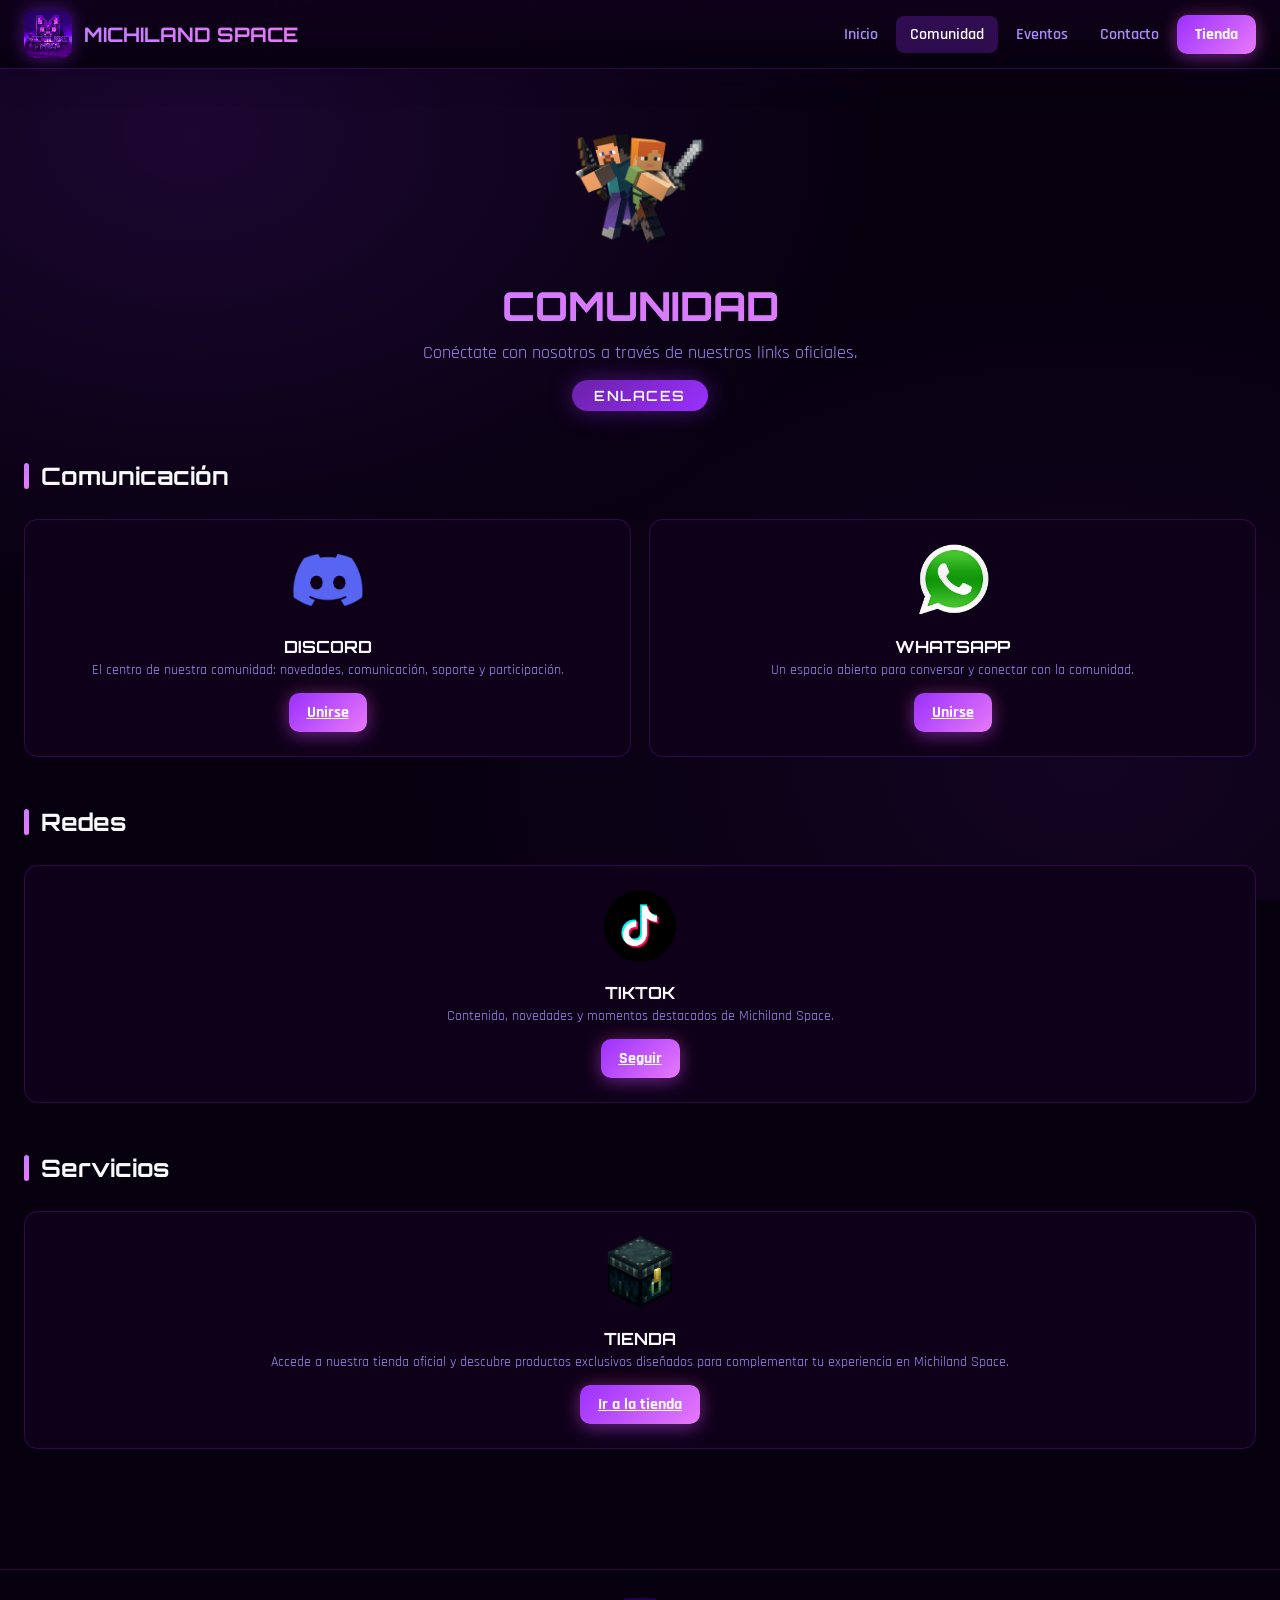
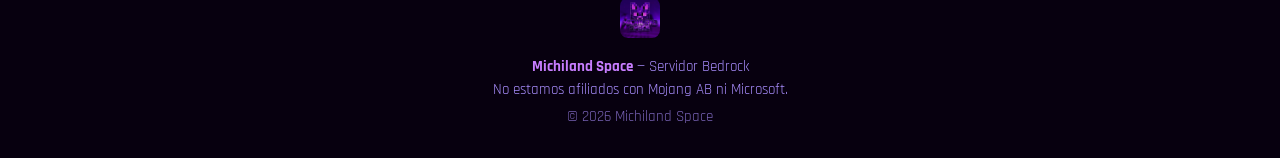
==== comunidad.html @ a3f1fd8f "Add files via upload" ====
<!DOCTYPE html>
<html lang="es">
<head>
    <meta charset="UTF-8">
    <meta name="viewport" content="width=device-width, initial-scale=1.0">
    <title>Comunidad | Michiland Space</title>
    <link href="https://fonts.googleapis.com/css2?family=Orbitron:wght@400;600;700;800&family=Rajdhani:wght@400;500;600;700&display=swap" rel="stylesheet">
    <link rel="stylesheet" href="css/style.css">
</head>
<body>
    <div class="particles"></div>
    <header>
        <div class="header-container">
            <a href="index.html" class="logo-area">
                <img src="logo.png" alt="Michiland Space">
                <span class="logo-text">MICHILAND SPACE</span>
            </a>
            <nav class="nav-links">
                <a href="index.html">Inicio</a>
                <a href="comunidad.html" class="active">Comunidad</a>
                <a href="eventos.html">Eventos</a>
                <a href="contacto.html">Contacto</a>
                <a href="https://tienda.michiland.space" class="tienda-btn" target="_blank" rel="noopener">Tienda</a>
            </nav>
        </div>
    </header>

    <section class="hero">
        <img src="images/icons/comunidadpage.png" alt="Logo" class="hero-logo-float">
        <h1>COMUNIDAD</h1>
        <p>Conéctate con nosotros a través de nuestros links oficiales.</p>
        <div class="category-badge">ENLACES</div>
    </section>
    <div class="container">
        <h2 class="section-title">Comunicación</h2>
        <div class="categories-grid">
            <div class="category-card">
                <img src="images/icons/discord.png" alt="Discord">
                <h3>DISCORD</h3>
                <p>El centro de nuestra comunidad: novedades, comunicación, soporte y participación.</p>
                <a href="https://discord.gg/nA57fZqA35" class="tienda-btn" style="margin-top:14px;display:inline-block;" target="_blank" rel="noopener">Unirse</a>
            </div>
            <div class="category-card">
                <img src="images/icons/whatsapp.png" alt="WhatsApp">
                <h3>WHATSAPP</h3>
                <p>Un espacio abierto para conversar y conectar con la comunidad.</p>
                <a href="https://whatsapp.michiland.space" class="tienda-btn" style="margin-top:14px;display:inline-block;" target="_blank" rel="noopener">Unirse</a>
            </div>
        </div>

        <h2 class="section-title" style="margin-top:48px;">Redes</h2>
        <div class="categories-grid">
            <div class="category-card">
                <img src="images/icons/tiktok.png" alt="TikTok">
                <h3>TIKTOK</h3>
                <p>Contenido, novedades y momentos destacados de Michiland Space.</p>
                <a href="https://tiktok.michiland.space" class="tienda-btn" style="margin-top:14px;display:inline-block;" target="_blank" rel="noopener">Seguir</a>
            </div>
        </div>

        <h2 class="section-title" style="margin-top:48px;">Servicios</h2>
        <div class="categories-grid">
            <div class="category-card">
                <img src="images/icons/icon_tienda_cat.png" alt="Tienda">
                <h3>TIENDA</h3>
                <p>Accede a nuestra tienda oficial y descubre productos exclusivos diseñados para complementar tu experiencia en Michiland Space.</p>
                <a href="https://tienda.michiland.space" class="tienda-btn" style="margin-top:14px;display:inline-block;" target="_blank" rel="noopener">Ir a la tienda</a>
            </div>
        </div>
    </div>
    <footer>
        <img src="logo.png" alt="Logo" class="logo-small">
        <p><strong>Michiland Space</strong> — Servidor Bedrock</p>
        <p>No estamos afiliados con Mojang AB ni Microsoft.</p>
        <p style="margin-top: 8px; opacity: 0.7;">© 2026 Michiland Space</p>
    </footer>
    <script src="js/main.js"></script>
</body>
</html>
---- css/style.css ----
/* ========================================
   MICHILAND SPACE - WEB
======================================== */
:root {
    --bg-dark: #07000f;
    --bg-card: #0f001a;
    --bg-card-hover: #180028;
    --purple-main: #9b30ff;
    --purple-light: #c77dff;
    --purple-glow: #d946ef;
    --purple-dark: #6b21a8;
    --text-white: #f8fafc;
    --text-muted: #a78bfa;
    --accent: #e879f9;
    --success: #34d399;
    --border: rgba(155, 48, 255, 0.22);
}

* { margin: 0; padding: 0; box-sizing: border-box; }
html { scroll-behavior: smooth; }

body {
    font-family: 'Rajdhani', sans-serif;
    background: var(--bg-dark);
    color: var(--text-white);
    min-height: 100vh;
    background-image:
        radial-gradient(ellipse at 15% 15%, rgba(155, 48, 255, 0.14) 0%, transparent 45%),
        radial-gradient(ellipse at 85% 85%, rgba(107, 33, 168, 0.12) 0%, transparent 45%);
    background-attachment: fixed;
    overflow-x: hidden;
}

.particles { position: fixed; top: 0; left: 0; width: 100%; height: 100%; pointer-events: none; z-index: 0; overflow: hidden; }
.particle { position: absolute; width: 3px; height: 3px; background: var(--purple-light); border-radius: 50%; opacity: 0.4; animation: float-particle 12s infinite linear; }
@keyframes float-particle {
    0% { transform: translateY(100vh) scale(0); opacity: 0; }
    10% { opacity: 0.5; }
    90% { opacity: 0.5; }
    100% { transform: translateY(-10vh) scale(1); opacity: 0; }
}

/* HEADER */
header {
    background: linear-gradient(180deg, rgba(15,0,26,0.97) 0%, rgba(7,0,15,0.92) 100%);
    border-bottom: 1px solid var(--border);
    padding: 10px 0;
    position: sticky; top: 0; z-index: 1000;
    backdrop-filter: blur(16px);
}
.header-container {
    max-width: 1400px; margin: 0 auto; padding: 0 24px;
    display: flex; align-items: center; justify-content: space-between; gap: 16px;
}
.logo-area { display: flex; align-items: center; gap: 12px; text-decoration: none; }
.logo-area img { width: 48px; height: 48px; border-radius: 10px; box-shadow: 0 0 18px rgba(155,48,255,0.45); }
.logo-text {
    font-family: 'Orbitron', sans-serif; font-weight: 700; font-size: 1.25rem;
    background: linear-gradient(90deg, var(--purple-light), var(--accent));
    -webkit-background-clip: text; -webkit-text-fill-color: transparent; background-clip: text;
}
.nav-links { display: flex; gap: 4px; align-items: center; flex-wrap: wrap; }
.nav-links a {
    color: var(--text-muted); text-decoration: none; font-weight: 600; font-size: 1.02rem;
    padding: 8px 14px; border-radius: 8px; transition: all 0.25s ease;
}
.nav-links a:hover { color: var(--text-white); background: rgba(155,48,255,0.18); }
.nav-links a.active { color: var(--text-white); background: rgba(155,48,255,0.25); }
.discord-btn,
.tienda-btn {
    background: linear-gradient(135deg, #9b30ff, #e879f9, #f97316) !important;
    background-size: 200% 200% !important;
    color: white !important; padding: 9px 18px !important; border-radius: 10px !important;
    font-weight: 700 !important;
    box-shadow: 0 4px 18px rgba(155,48,255,0.45), 0 0 20px rgba(249,115,22,0.2);
    animation: tienda-glow 3s ease-in-out infinite;
}
.discord-btn:hover,
.tienda-btn:hover {
    transform: translateY(-2px) !important;
    background: linear-gradient(135deg, #e879f9, #f97316, #9b30ff) !important;
    background-size: 200% 200% !important;
    box-shadow: 0 6px 24px rgba(232,121,249,0.55), 0 0 28px rgba(249,115,22,0.35) !important;
}
@keyframes tienda-glow {
    0%, 100% { box-shadow: 0 4px 18px rgba(155,48,255,0.45), 0 0 16px rgba(249,115,22,0.15); }
    50% { box-shadow: 0 4px 22px rgba(232,121,249,0.55), 0 0 24px rgba(249,115,22,0.3); }
}

/* HERO */
.hero { text-align: center; padding: 50px 24px 40px; position: relative; z-index: 1; }
.hero-logo {
    width: 120px; height: 120px; margin: 0 auto 16px; border-radius: 20px;
    box-shadow: 0 0 40px rgba(155,48,255,0.5); animation: float 4.5s ease-in-out infinite;
}
/* Sin marco: solo la imagen flotando (Comunidad, Contacto, Eventos) */
.hero-logo-float {
    width: 140px; height: 140px; margin: 0 auto 16px;
    border-radius: 0 !important;
    box-shadow: none !important;
    background: transparent !important;
    object-fit: contain;
    animation: float 4.5s ease-in-out infinite;
}
@keyframes float {
    0%, 100% { transform: translateY(0); }
    50% { transform: translateY(-12px); }
}
.hero h1 {
    font-family: 'Orbitron', sans-serif; font-size: 2.5rem; font-weight: 800;
    background: linear-gradient(90deg, #c77dff, #e879f9, #a855f7, #c77dff);
    background-size: 300% auto; -webkit-background-clip: text; -webkit-text-fill-color: transparent;
    background-clip: text; animation: shine 4s linear infinite; margin-bottom: 10px;
}
@keyframes shine { to { background-position: 300% center; } }
.hero p { font-size: 1.15rem; color: var(--text-muted); max-width: 560px; margin: 0 auto; }
.category-badge {
    display: inline-block; margin-top: 16px;
    background: linear-gradient(135deg, var(--purple-dark), var(--purple-main));
    padding: 7px 22px; border-radius: 50px; font-family: 'Orbitron', sans-serif;
    font-size: 0.88rem; font-weight: 600; letter-spacing: 1.5px;
    box-shadow: 0 0 25px rgba(155,48,255,0.4);
}

/* CONTAINER */
.container { max-width: 1400px; margin: 0 auto; padding: 10px 24px 70px; position: relative; z-index: 1; }
.section-title {
    font-family: 'Orbitron', sans-serif; font-size: 1.5rem; font-weight: 700;
    margin-bottom: 28px; display: flex; align-items: center; gap: 12px;
}
.section-title::before {
    content: ''; width: 5px; height: 26px;
    background: linear-gradient(180deg, var(--purple-light), var(--accent));
    border-radius: 4px;
}

/* PRODUCTS GRID - FIXED */
.products-grid {
    display: grid;
    grid-template-columns: repeat(auto-fill, minmax(260px, 1fr));
    gap: 22px;
    width: 100%;
}

.product-card {
    background: var(--bg-card);
    border: 1px solid var(--border);
    border-radius: 16px;
    overflow: hidden;
    transition: all 0.3s ease;
    display: flex;
    flex-direction: column;
    text-decoration: none;
    color: inherit;
}
.product-card:hover {
    transform: translateY(-8px);
    border-color: var(--purple-main);
    box-shadow: 0 14px 40px rgba(155,48,255,0.25);
    background: var(--bg-card-hover);
}

.product-image {
    width: 100%; height: 180px;
    background: linear-gradient(145deg, #140022, #2a0050);
    display: flex; align-items: center; justify-content: center;
    position: relative;
}
.product-image img {
    width: 110px; height: 110px; object-fit: contain;
    filter: drop-shadow(0 0 16px rgba(155,48,255,0.6));
    transition: transform 0.3s ease;
}
.product-card:hover .product-image img { transform: scale(1.1); }

.discount-badge {
    position: absolute; top: 12px; right: 12px;
    background: linear-gradient(135deg, #ef4444, #dc2626);
    color: white; font-weight: 700; font-size: 0.8rem;
    padding: 4px 10px; border-radius: 7px;
    font-family: 'Orbitron', sans-serif; z-index: 2;
}

.product-info { padding: 16px 18px 18px; flex: 1; display: flex; flex-direction: column; }
.product-name {
    font-family: 'Orbitron', sans-serif; font-size: 1.05rem; font-weight: 700;
    margin-bottom: 5px; color: var(--text-white);
}
.product-desc {
    font-size: 0.9rem; color: var(--text-muted); margin-bottom: 14px;
    line-height: 1.4; flex: 1;
}
.price-row { display: flex; align-items: center; justify-content: space-between; gap: 10px; }
.prices { display: flex; flex-direction: column; }
.old-price { font-size: 0.85rem; color: #94a3b8; text-decoration: line-through; }
.current-price {
    font-family: 'Orbitron', sans-serif; font-size: 1.25rem; font-weight: 700; color: var(--success);
}
.buy-btn {
    background: linear-gradient(135deg, var(--purple-main), var(--purple-dark));
    color: white; border: none; padding: 10px 16px; border-radius: 9px;
    font-family: 'Rajdhani', sans-serif; font-weight: 700; font-size: 0.95rem;
    cursor: pointer; text-decoration: none; display: inline-block;
    box-shadow: 0 4px 14px rgba(155,48,255,0.35); transition: all 0.25s ease;
}
.buy-btn:hover {
    transform: scale(1.05);
    box-shadow: 0 6px 20px rgba(155,48,255,0.5);
}

/* CATEGORIES HOME */
.categories-grid {
    display: grid; grid-template-columns: repeat(auto-fit, minmax(200px, 1fr)); gap: 18px; margin-bottom: 50px;
}
.category-card {
    background: var(--bg-card); border: 1px solid var(--border); border-radius: 14px;
    padding: 24px 16px; text-align: center; text-decoration: none; color: var(--text-white);
    transition: all 0.3s ease;
}
.category-card:hover {
    transform: translateY(-6px); border-color: var(--purple-main);
    box-shadow: 0 12px 30px rgba(155,48,255,0.22);
}
.category-card img { width: 72px; height: 72px; margin-bottom: 14px; object-fit: contain; background: transparent; border-radius: 8px; }
.category-card h3 { font-family: 'Orbitron', sans-serif; font-size: 1.05rem; margin-bottom: 4px; }
.category-card p { font-size: 0.88rem; color: var(--text-muted); }

/* INFO BOXES */
.info-section { display: grid; grid-template-columns: repeat(auto-fit, minmax(280px, 1fr)); gap: 20px; margin-top: 50px; }
.info-box { background: var(--bg-card); border: 1px solid var(--border); border-radius: 14px; padding: 24px; }
.info-box h3 { font-family: 'Orbitron', sans-serif; font-size: 1.1rem; margin-bottom: 10px; color: var(--purple-light); }
.info-box p { color: var(--text-muted); line-height: 1.55; font-size: 1rem; }
.info-box a { color: var(--accent); text-decoration: none; font-weight: 600; }

/* PRODUCT DETAIL */
.product-detail { max-width: 1100px; margin: 0 auto; padding: 36px 24px 70px; position: relative; z-index: 1; }
.back-link { display: inline-flex; align-items: center; gap: 6px; color: var(--text-muted); text-decoration: none; font-weight: 600; margin-bottom: 22px; }
.back-link:hover { color: var(--purple-light); }
.product-detail-grid { display: grid; grid-template-columns: 1fr 1fr; gap: 36px; align-items: start; }
.product-gallery {
    background: var(--bg-card); border: 1px solid var(--border); border-radius: 18px;
    padding: 28px; text-align: center; position: relative;
}
.product-gallery .main-image {
    width: 200px; height: 200px; object-fit: contain;
    filter: drop-shadow(0 0 28px rgba(155,48,255,0.55));
    animation: float 4s ease-in-out infinite;
}
.gallery-thumbs { display: flex; justify-content: center; gap: 10px; margin-top: 20px; }
.gallery-thumbs img {
    width: 56px; height: 56px; object-fit: contain;
    background: rgba(155,48,255,0.1); border: 1px solid var(--border);
    border-radius: 8px; padding: 5px; cursor: pointer;
}
.product-detail-info h1 {
    font-family: 'Orbitron', sans-serif; font-size: 1.85rem; font-weight: 800; margin-bottom: 6px;
    background: linear-gradient(90deg, var(--purple-light), var(--accent));
    -webkit-background-clip: text; -webkit-text-fill-color: transparent; background-clip: text;
}
.category-tag {
    display: inline-block; background: rgba(155,48,255,0.2); color: var(--purple-light);
    font-size: 0.82rem; font-weight: 600; padding: 4px 12px; border-radius: 50px; margin-bottom: 14px;
}
.price-block { margin: 16px 0; display: flex; align-items: baseline; gap: 12px; flex-wrap: wrap; }
.price-block .old-price { font-size: 1.15rem; color: #94a3b8; text-decoration: line-through; }
.price-block .current-price {
    font-family: 'Orbitron', sans-serif; font-size: 2rem; font-weight: 800; color: var(--success);
}
.discount-tag {
    background: linear-gradient(135deg, #ef4444, #dc2626); color: white;
    font-family: 'Orbitron', sans-serif; font-size: 0.82rem; font-weight: 700;
    padding: 4px 10px; border-radius: 7px;
}
.description { color: var(--text-muted); font-size: 1.05rem; line-height: 1.65; margin-bottom: 20px; }
.product-features { list-style: none; margin-bottom: 26px; }
.product-features li {
    padding: 9px 0; border-bottom: 1px solid rgba(155,48,255,0.1);
    color: var(--text-muted); font-size: 1rem; display: flex; align-items: center; gap: 8px;
}
.product-features li::before { content: '✦'; color: var(--accent); }
.product-features li:last-child { border-bottom: none; }

/* DISCORD BUTTON */
.btn-discord {
    display: inline-flex; align-items: center; justify-content: center; gap: 10px;
    background: linear-gradient(135deg, #5865F2, #4752C4); color: white !important;
    text-decoration: none; font-family: 'Orbitron', sans-serif; font-weight: 700; font-size: 1rem;
    padding: 15px 28px; border-radius: 12px; position: relative; overflow: hidden;
    box-shadow: 0 0 25px rgba(88,101,242,0.45); transition: all 0.3s ease;
    width: 100%; max-width: 340px;
}
.btn-discord::before {
    content: ''; position: absolute; top: -50%; left: -50%; width: 200%; height: 200%;
    background: linear-gradient(45deg, transparent 30%, rgba(255,255,255,0.22) 50%, transparent 70%);
    transform: translateX(-100%); transition: transform 0.65s ease;
}
.btn-discord:hover::before { transform: translateX(100%); }
.btn-discord:hover {
    transform: translateY(-3px) scale(1.02);
    box-shadow: 0 0 40px rgba(88,101,242,0.65);
}
.btn-discord svg { width: 22px; height: 22px; }

.payment-methods {
    margin-top: 24px; background: rgba(155,48,255,0.07);
    border: 1px solid var(--border); border-radius: 12px; padding: 16px 20px;
}
.payment-methods h4 { font-family: 'Orbitron', sans-serif; font-size: 0.9rem; color: var(--purple-light); margin-bottom: 8px; }
.payment-methods p { color: var(--text-muted); font-size: 0.95rem; line-height: 1.5; }
.payment-methods strong { color: var(--text-white); }

/* FOOTER */
footer {
    border-top: 1px solid var(--border); padding: 28px 24px; text-align: center;
    color: var(--text-muted); font-size: 0.92rem; position: relative; z-index: 1;
}
footer .logo-small { width: 40px; height: 40px; margin-bottom: 10px; border-radius: 8px; opacity: 0.85; }
footer p { margin: 4px 0; }
footer strong { color: var(--purple-light); }

/* RESPONSIVE */
@media (max-width: 800px) {
    .product-detail-grid { grid-template-columns: 1fr; }
    .hero h1 { font-size: 1.8rem; }
    .header-container { flex-wrap: wrap; justify-content: center; }
    .nav-links { width: 100%; justify-content: center; }
}
@media (max-width: 600px) {
    .products-grid { grid-template-columns: 1fr; max-width: 360px; margin: 0 auto; }
}

::-webkit-scrollbar { width: 8px; }
::-webkit-scrollbar-track { background: var(--bg-dark); }
::-webkit-scrollbar-thumb { background: var(--purple-dark); border-radius: 4px; }

/* ===== MODAL CONTENIDO DEL PRODUCTO ===== */
.btn-contenido {
    display: inline-flex;
    align-items: center;
    justify-content: center;
    gap: 10px;
    width: 100%;
    max-width: 340px;
    margin-top: 14px;
    padding: 14px 24px;
    border-radius: 12px;
    border: 1px solid var(--border);
    background: rgba(155, 48, 255, 0.12);
    color: var(--purple-light);
    font-family: 'Orbitron', sans-serif;
    font-weight: 600;
    font-size: 0.95rem;
    cursor: pointer;
    transition: all 0.3s ease;
    text-decoration: none;
}
.btn-contenido:hover {
    background: rgba(155, 48, 255, 0.25);
    border-color: var(--purple-main);
    box-shadow: 0 0 20px rgba(155, 48, 255, 0.3);
    transform: translateY(-2px);
}

.modal-overlay {
    position: fixed;
    inset: 0;
    background: rgba(0, 0, 0, 0.75);
    backdrop-filter: blur(8px);
    z-index: 9999;
    display: flex;
    align-items: center;
    justify-content: center;
    padding: 20px;
    opacity: 0;
    visibility: hidden;
    transition: opacity 0.3s ease, visibility 0.3s ease;
}
.modal-overlay.active {
    opacity: 1;
    visibility: visible;
}

.modal-box {
    background: var(--bg-card);
    border: 1px solid var(--border);
    border-radius: 20px;
    width: 100%;
    max-width: 520px;
    max-height: 85vh;
    display: flex;
    flex-direction: column;
    box-shadow: 0 20px 60px rgba(0, 0, 0, 0.5), 0 0 40px rgba(155, 48, 255, 0.2);
    transform: scale(0.9) translateY(20px);
    transition: transform 0.3s ease;
    overflow: hidden;
}
.modal-overlay.active .modal-box {
    transform: scale(1) translateY(0);
}

.modal-header {
    display: flex;
    align-items: center;
    justify-content: space-between;
    padding: 18px 22px;
    border-bottom: 1px solid var(--border);
    flex-shrink: 0;
}
.modal-header h3 {
    font-family: 'Orbitron', sans-serif;
    font-size: 1.1rem;
    color: var(--purple-light);
    margin: 0;
}
.modal-close {
    width: 36px;
    height: 36px;
    border-radius: 50%;
    border: 1px solid var(--border);
    background: rgba(155, 48, 255, 0.1);
    color: var(--text-white);
    font-size: 1.3rem;
    cursor: pointer;
    display: flex;
    align-items: center;
    justify-content: center;
    transition: all 0.25s ease;
    line-height: 1;
}
.modal-close:hover {
    background: #ef4444;
    border-color: #ef4444;
    transform: rotate(90deg);
}

.modal-body {
    padding: 20px;
    overflow-y: auto;
    flex: 1;
    display: flex;
    flex-direction: column;
    gap: 16px;
}
.modal-body img {
    width: 100%;
    border-radius: 14px;
    border: 1px solid var(--border);
    background: linear-gradient(145deg, #140022, #2a0050);
    object-fit: contain;
    max-height: 320px;
}
.modal-body::-webkit-scrollbar { width: 6px; }
.modal-body::-webkit-scrollbar-thumb {
    background: var(--purple-dark);
    border-radius: 4px;
}

/* Hide old gallery thumbs on detail - we use modal instead */
.product-gallery .gallery-thumbs,
.product-gallery .gallery-label {
    display: none !important;
}
.product-gallery {
    padding: 30px 20px;
}

/* ===== EFECTOS ÉPICOS RGB / ESPACIALES ===== */
@keyframes rgb-border {
    0% { border-color: #9b30ff; box-shadow: 0 0 12px rgba(155,48,255,0.4), 0 0 24px rgba(155,48,255,0.15); }
    33% { border-color: #e879f9; box-shadow: 0 0 16px rgba(232,121,249,0.45), 0 0 28px rgba(232,121,249,0.2); }
    66% { border-color: #6366f1; box-shadow: 0 0 14px rgba(99,102,241,0.4), 0 0 26px rgba(99,102,241,0.18); }
    100% { border-color: #9b30ff; box-shadow: 0 0 12px rgba(155,48,255,0.4), 0 0 24px rgba(155,48,255,0.15); }
}
@keyframes rgb-glow-btn {
    0%, 100% { box-shadow: 0 0 20px rgba(155,48,255,0.5), 0 4px 15px rgba(155,48,255,0.3); }
    50% { box-shadow: 0 0 32px rgba(232,121,249,0.65), 0 6px 22px rgba(155,48,255,0.4); }
}
@keyframes pulse-ring {
    0% { box-shadow: 0 0 0 0 rgba(155,48,255,0.5); }
    70% { box-shadow: 0 0 0 12px rgba(155,48,255,0); }
    100% { box-shadow: 0 0 0 0 rgba(155,48,255,0); }
}
@keyframes shimmer {
    0% { background-position: -200% center; }
    100% { background-position: 200% center; }
}
@keyframes border-spin {
    0% { --angle: 0deg; }
    100% { --angle: 360deg; }
}

/* Cards y elementos importantes con borde RGB sutil */
.product-card {
    animation: fadeInUp 0.6s ease both;
}
.product-card:hover {
    border-color: var(--purple-main);
    box-shadow: 0 14px 40px rgba(155, 48, 255, 0.28), 0 0 0 1px rgba(155, 48, 255, 0.35);
}

.product-gallery {
    border: 1px solid var(--border);
    position: relative;
    border-color: rgba(155, 48, 255, 0.35);
    box-shadow: 0 0 24px rgba(155, 48, 255, 0.15);
}
.product-gallery::after {
    content: '';
    position: absolute;
    inset: -2px;
    border-radius: 20px;
    padding: 2px;
    background: linear-gradient(var(--angle, 0deg), #9b30ff, #e879f9, #6366f1, #9b30ff);
    background-size: 300% 300%;
    -webkit-mask: linear-gradient(#fff 0 0) content-box, linear-gradient(#fff 0 0);
    mask: linear-gradient(#fff 0 0) content-box, linear-gradient(#fff 0 0);
    -webkit-mask-composite: xor;
    mask-composite: exclude;
    opacity: 0.6;
    animation: shimmer 4s linear infinite;
    pointer-events: none;
    z-index: 0;
}

.buy-btn, .list-btn {
    animation: rgb-glow-btn 3s ease-in-out infinite;
}
.btn-discord {
    animation: rgb-glow-btn 2.5s ease-in-out infinite;
}
.btn-contenido {
    animation: pulse-ring 2.5s ease-out infinite;
}
.btn-contenido:hover {
    border-color: var(--purple-main);
    box-shadow: 0 0 22px rgba(155, 48, 255, 0.4);
}

.category-badge {
    animation: pulse-badge 2.5s ease-in-out infinite;
}

.discord-btn {
    position: relative;
}
.discord-btn:hover {
    animation: rgb-glow-btn 1.5s ease-in-out infinite;
}

/* Modal más épico */
.modal-box {
    border: 1px solid transparent;
    background-clip: padding-box;
    position: relative;
}
.modal-overlay.active .modal-box {
    animation: rgb-border 3s linear infinite;
}
.modal-header {
    background: linear-gradient(90deg, rgba(155,48,255,0.15), rgba(232,121,249,0.1), rgba(155,48,255,0.15));
    background-size: 200% auto;
    animation: shimmer 5s linear infinite;
}

/* Texto entre imágenes del modal */
.modal-img-block {
    display: flex;
    flex-direction: column;
    gap: 10px;
}
.modal-img-block img {
    width: 100%;
    border-radius: 14px;
    border: 1px solid var(--border);
    background: linear-gradient(145deg, #140022, #2a0050);
    object-fit: contain;
    max-height: 300px;
    transition: border-color 0.3s, box-shadow 0.3s;
}
.modal-img-block img:hover {
    border-color: var(--purple-main);
    box-shadow: 0 0 20px rgba(155,48,255,0.35);
}
.modal-caption {
    text-align: center;
    font-family: 'Orbitron', sans-serif;
    font-size: 0.9rem;
    font-weight: 600;
    color: var(--purple-light);
    padding: 8px 12px;
    background: rgba(155, 48, 255, 0.12);
    border-radius: 10px;
    border: 1px solid rgba(155, 48, 255, 0.25);
    letter-spacing: 0.5px;
}

/* Lista exclusivos más activa */
.list-item:hover {
    /* glow estable sin animation (evita que desaparezca la lista) */
    border-color: var(--purple-main) !important;
    box-shadow: 0 8px 28px rgba(155, 48, 255, 0.3), 0 0 0 1px rgba(155, 48, 255, 0.4);
}

/* Header glow sutil */
header {
    box-shadow: 0 4px 30px rgba(0,0,0,0.4), 0 0 40px rgba(155,48,255,0.08);
}

/* Section title shine */
.section-title {
    position: relative;
}

/* ========================================
   SERVER STATUS INDICATOR
======================================== */
.server-status {
    display: inline-flex;
    align-items: center;
    gap: 10px;
    margin-top: 18px;
    padding: 10px 22px;
    border-radius: 50px;
    background: rgba(15, 0, 26, 0.85);
    border: 1px solid rgba(155, 48, 255, 0.35);
    box-shadow: 0 0 20px rgba(155, 48, 255, 0.15);
    font-family: 'Orbitron', sans-serif;
    font-size: 0.92rem;
    font-weight: 600;
    letter-spacing: 1px;
    transition: all 0.4s ease;
}

.status-dot {
    width: 12px;
    height: 12px;
    border-radius: 50%;
    background: #6b7280;
    flex-shrink: 0;
    position: relative;
}

/* Punto verde parpadeante (online) */
.server-status.online .status-dot {
    background: #22c55e;
    box-shadow: 0 0 10px #22c55e, 0 0 20px rgba(34, 197, 94, 0.5);
    animation: pulse-green 1.6s ease-in-out infinite;
}

.server-status.online {
    border-color: rgba(34, 197, 94, 0.45);
    box-shadow: 0 0 22px rgba(34, 197, 94, 0.2);
}

.server-status.online .status-text {
    color: #4ade80;
}

/* Punto rojo parpadeante (offline) */
.server-status.offline .status-dot {
    background: #ef4444;
    box-shadow: 0 0 10px #ef4444, 0 0 20px rgba(239, 68, 68, 0.5);
    animation: pulse-red 1.6s ease-in-out infinite;
}

.server-status.offline {
    border-color: rgba(239, 68, 68, 0.45);
    box-shadow: 0 0 22px rgba(239, 68, 68, 0.18);
}

.server-status.offline .status-text {
    color: #f87171;
}

.status-text {
    color: var(--text-muted);
    text-transform: uppercase;
}

.status-players {
    color: var(--purple-light);
    font-size: 0.85rem;
    font-weight: 500;
    opacity: 0.9;
}

/* Animaciones de parpadeo */
@keyframes pulse-green {
    0%, 100% {
        opacity: 1;
        transform: scale(1);
        box-shadow: 0 0 8px #22c55e, 0 0 16px rgba(34, 197, 94, 0.4);
    }
    50% {
        opacity: 0.55;
        transform: scale(0.85);
        box-shadow: 0 0 4px #22c55e, 0 0 8px rgba(34, 197, 94, 0.2);
    }
}

@keyframes pulse-red {
    0%, 100% {
        opacity: 1;
        transform: scale(1);
        box-shadow: 0 0 8px #ef4444, 0 0 16px rgba(239, 68, 68, 0.4);
    }
    50% {
        opacity: 0.5;
        transform: scale(0.85);
        box-shadow: 0 0 4px #ef4444, 0 0 8px rgba(239, 68, 68, 0.2);
    }
}

/* ===== Botón Actualizar Status ===== */
.refresh-status-btn {
    display: inline-block;
    margin-top: 14px;
    padding: 10px 26px;
    border: none;
    border-radius: 50px;
    background: linear-gradient(135deg, #16a34a, #22c55e);
    color: #ffffff;
    font-family: 'Orbitron', sans-serif;
    font-size: 0.82rem;
    font-weight: 700;
    letter-spacing: 1.5px;
    text-transform: uppercase;
    cursor: pointer;
    box-shadow: 0 0 18px rgba(34, 197, 94, 0.35);
    transition: all 0.25s ease;
}

.refresh-status-btn:hover {
    background: linear-gradient(135deg, #15803d, #16a34a);
    box-shadow: 0 0 26px rgba(34, 197, 94, 0.55);
    transform: translateY(-1px);
}

.refresh-status-btn:active {
    transform: translateY(0);
    box-shadow: 0 0 12px rgba(34, 197, 94, 0.3);
}

.refresh-status-btn:disabled {
    opacity: 0.65;
    cursor: not-allowed;
    transform: none;
}
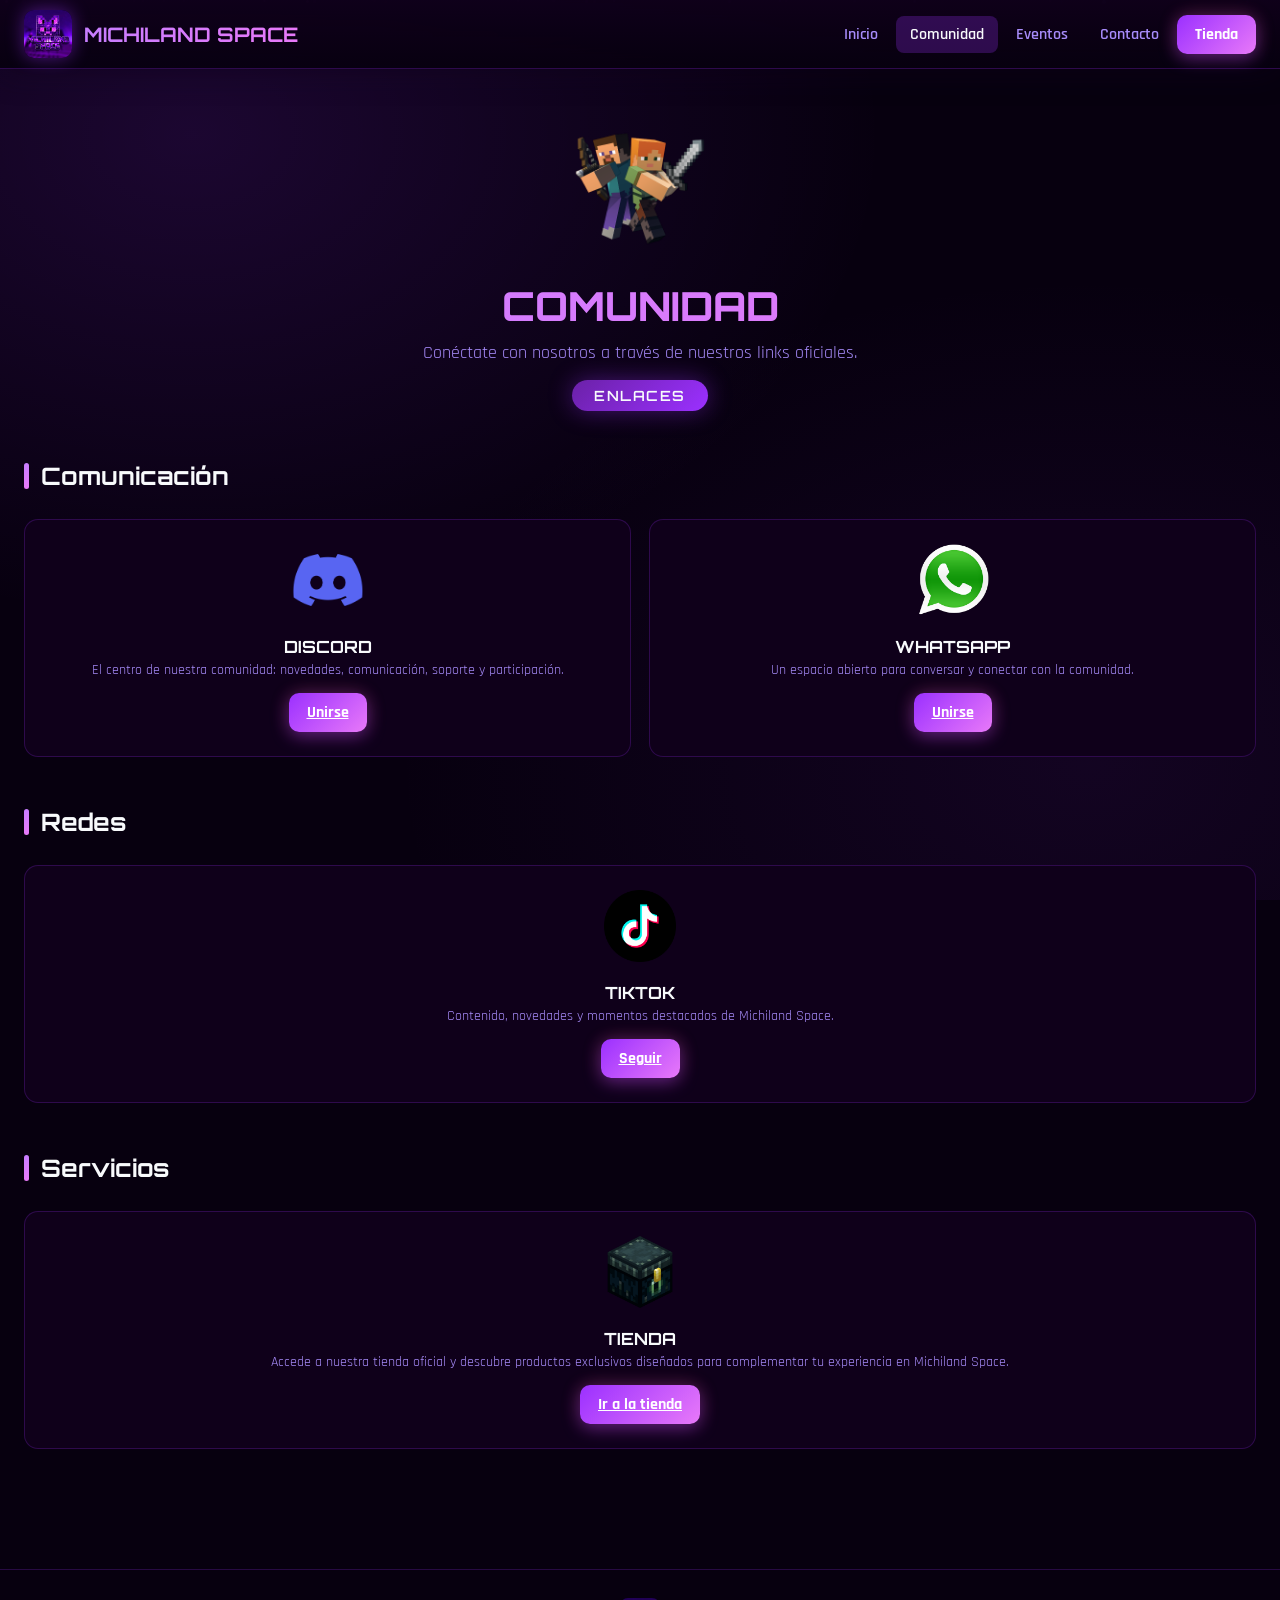
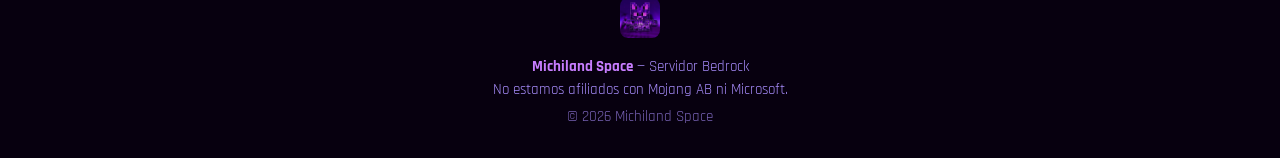
==== commit e8f2c941: "Update comunidad.html" ====
--- a/comunidad.html
+++ b/comunidad.html
@@ -4,6 +4,7 @@
     <meta charset="UTF-8">
     <meta name="viewport" content="width=device-width, initial-scale=1.0">
     <title>Comunidad | Michiland Space</title>
+    <link rel="icon" href="logo.png" type="image/png">
     <link href="https://fonts.googleapis.com/css2?family=Orbitron:wght@400;600;700;800&family=Rajdhani:wght@400;500;600;700&display=swap" rel="stylesheet">
     <link rel="stylesheet" href="css/style.css">
 </head>
@@ -76,4 +77,4 @@
     </footer>
     <script src="js/main.js"></script>
 </body>
-</html>+</html>
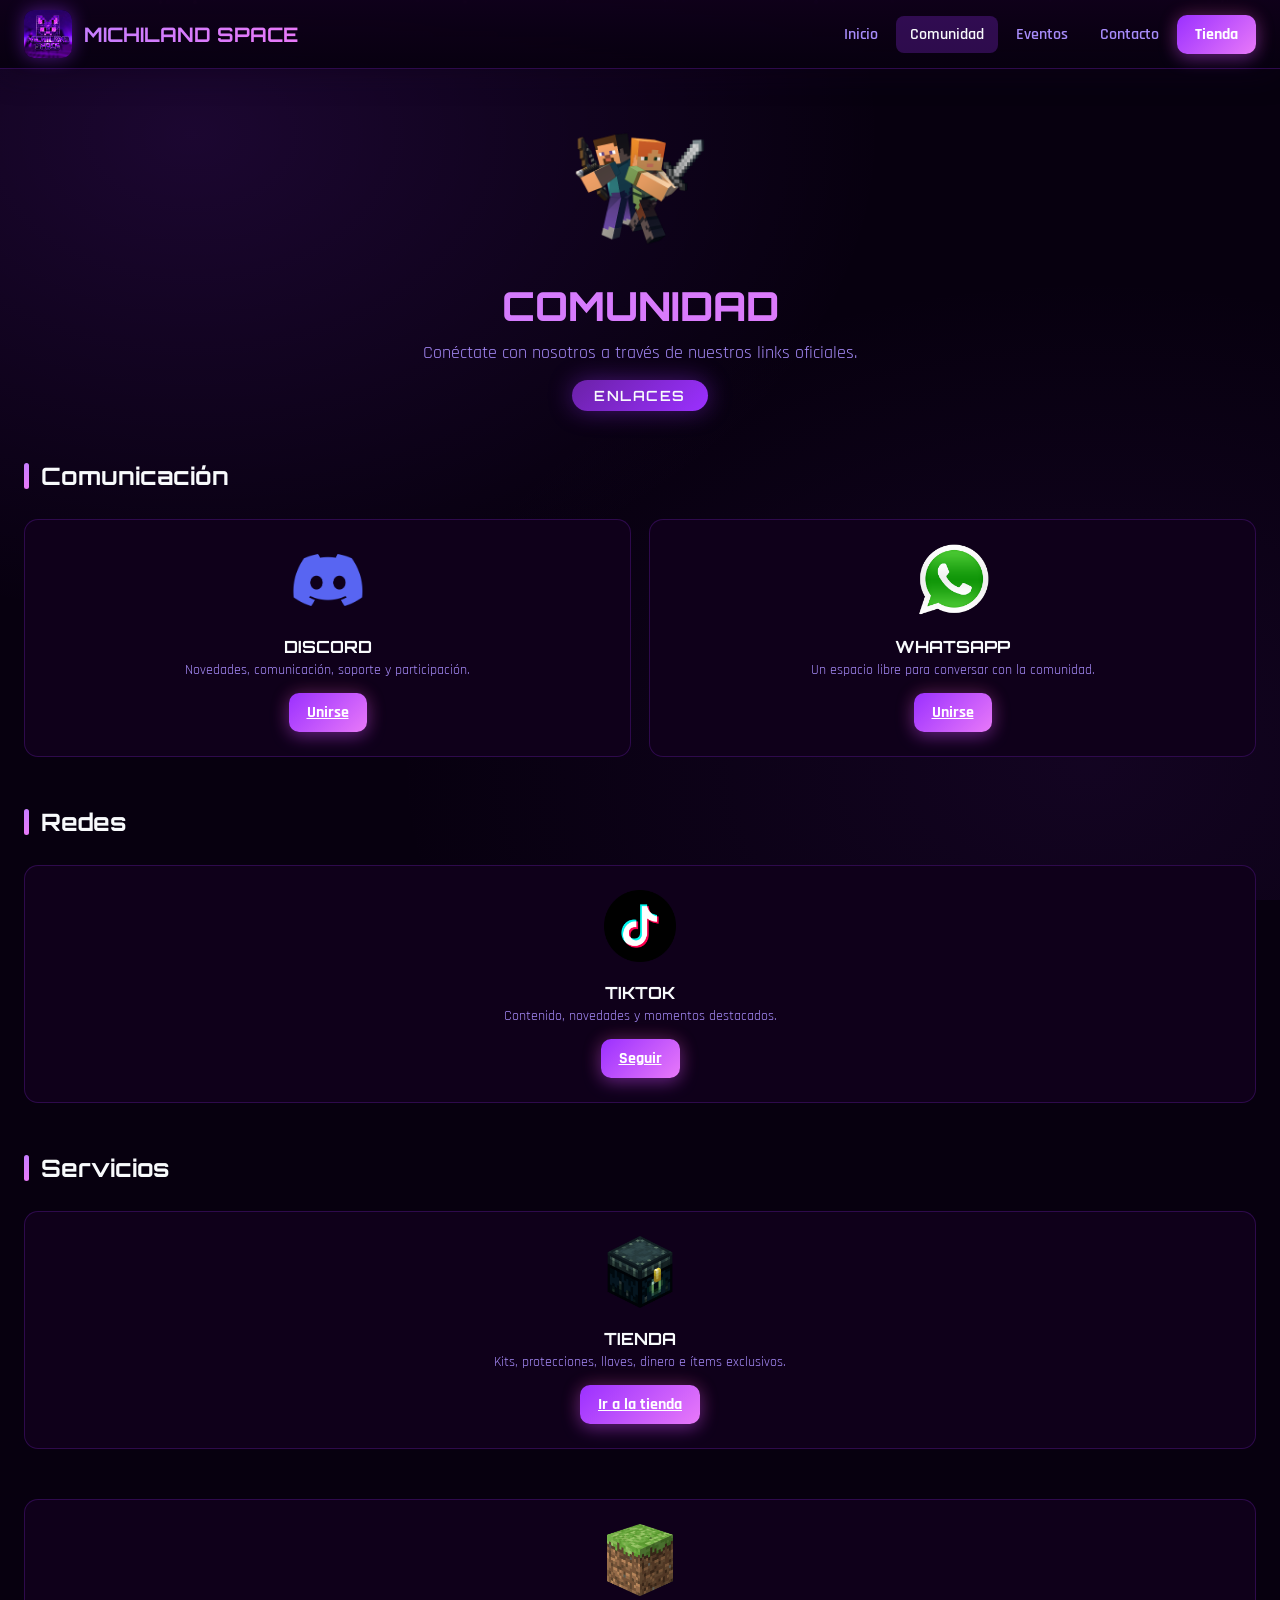
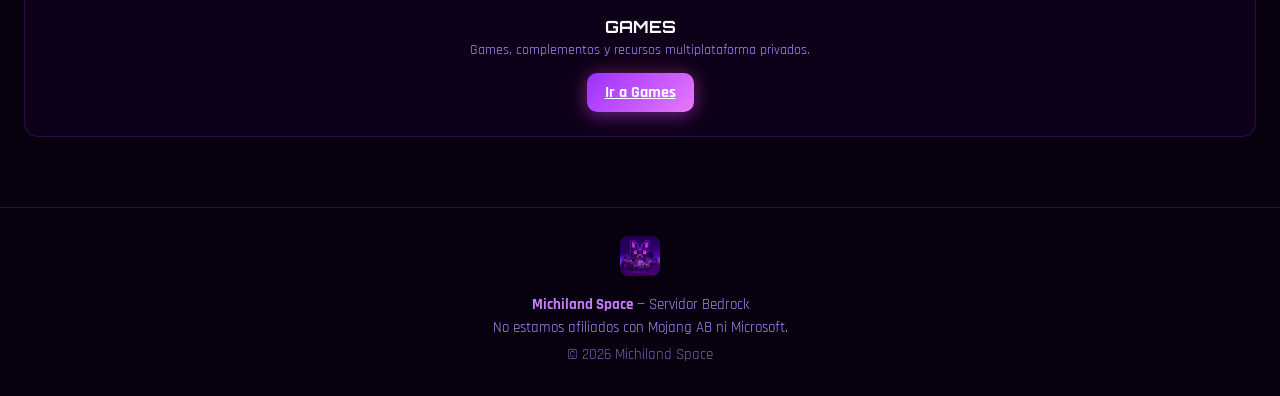
==== commit 172c0652: "Add files via upload" ====
--- a/comunidad.html
+++ b/comunidad.html
@@ -38,14 +38,14 @@
             <div class="category-card">
                 <img src="images/icons/discord.png" alt="Discord">
                 <h3>DISCORD</h3>
-                <p>El centro de nuestra comunidad: novedades, comunicación, soporte y participación.</p>
+                <p>Novedades, comunicación, soporte y participación.</p>
                 <a href="https://discord.gg/nA57fZqA35" class="tienda-btn" style="margin-top:14px;display:inline-block;" target="_blank" rel="noopener">Unirse</a>
             </div>
             <div class="category-card">
                 <img src="images/icons/whatsapp.png" alt="WhatsApp">
                 <h3>WHATSAPP</h3>
-                <p>Un espacio abierto para conversar y conectar con la comunidad.</p>
-                <a href="https://whatsapp.michiland.space" class="tienda-btn" style="margin-top:14px;display:inline-block;" target="_blank" rel="noopener">Unirse</a>
+                <p>Un espacio libre para conversar con la comunidad.</p>
+                <a href="https://central.michiland.space" class="tienda-btn" style="margin-top:14px;display:inline-block;" target="_blank" rel="noopener">Unirse</a>
             </div>
         </div>
 
@@ -54,7 +54,7 @@
             <div class="category-card">
                 <img src="images/icons/tiktok.png" alt="TikTok">
                 <h3>TIKTOK</h3>
-                <p>Contenido, novedades y momentos destacados de Michiland Space.</p>
+                <p>Contenido, novedades y momentos destacados.</p>
                 <a href="https://tiktok.michiland.space" class="tienda-btn" style="margin-top:14px;display:inline-block;" target="_blank" rel="noopener">Seguir</a>
             </div>
         </div>
@@ -64,10 +64,16 @@
             <div class="category-card">
                 <img src="images/icons/icon_tienda_cat.png" alt="Tienda">
                 <h3>TIENDA</h3>
-                <p>Accede a nuestra tienda oficial y descubre productos exclusivos diseñados para complementar tu experiencia en Michiland Space.</p>
+                <p>Kits, protecciones, llaves, dinero e ítems exclusivos.</p>
                 <a href="https://tienda.michiland.space" class="tienda-btn" style="margin-top:14px;display:inline-block;" target="_blank" rel="noopener">Ir a la tienda</a>
             </div>
         </div>
+            <div class="category-card">
+                <img src="images/icons/minecraft_2026.png" alt="Tienda">
+                <h3>GAMES</h3>
+                <p>Games, complementos y recursos multiplataforma privados.</p>
+                <a href="https://games.michiland.space" class="tienda-btn" style="margin-top:14px;display:inline-block;" target="_blank" rel="noopener">Ir a Games</a>
+            </div>
     </div>
     <footer>
         <img src="logo.png" alt="Logo" class="logo-small">
@@ -77,4 +83,4 @@
     </footer>
     <script src="js/main.js"></script>
 </body>
-</html>
+</html>
--- a/css/style.css
+++ b/css/style.css
@@ -1,5 +1,5 @@
 /* ========================================
-   MICHILAND SPACE - WEB
+   MICHILAND SPACE
 ======================================== */
 :root {
     --bg-dark: #07000f;
@@ -93,7 +93,6 @@
     width: 120px; height: 120px; margin: 0 auto 16px; border-radius: 20px;
     box-shadow: 0 0 40px rgba(155,48,255,0.5); animation: float 4.5s ease-in-out infinite;
 }
-/* Sin marco: solo la imagen flotando (Comunidad, Contacto, Eventos) */
 .hero-logo-float {
     width: 140px; height: 140px; margin: 0 auto 16px;
     border-radius: 0 !important;
@@ -134,7 +133,6 @@
     border-radius: 4px;
 }
 
-/* PRODUCTS GRID - FIXED */
 .products-grid {
     display: grid;
     grid-template-columns: repeat(auto-fill, minmax(260px, 1fr));
@@ -225,14 +223,12 @@
 .category-card h3 { font-family: 'Orbitron', sans-serif; font-size: 1.05rem; margin-bottom: 4px; }
 .category-card p { font-size: 0.88rem; color: var(--text-muted); }
 
-/* INFO BOXES */
 .info-section { display: grid; grid-template-columns: repeat(auto-fit, minmax(280px, 1fr)); gap: 20px; margin-top: 50px; }
 .info-box { background: var(--bg-card); border: 1px solid var(--border); border-radius: 14px; padding: 24px; }
 .info-box h3 { font-family: 'Orbitron', sans-serif; font-size: 1.1rem; margin-bottom: 10px; color: var(--purple-light); }
 .info-box p { color: var(--text-muted); line-height: 1.55; font-size: 1rem; }
 .info-box a { color: var(--accent); text-decoration: none; font-weight: 600; }
 
-/* PRODUCT DETAIL */
 .product-detail { max-width: 1100px; margin: 0 auto; padding: 36px 24px 70px; position: relative; z-index: 1; }
 .back-link { display: inline-flex; align-items: center; gap: 6px; color: var(--text-muted); text-decoration: none; font-weight: 600; margin-bottom: 22px; }
 .back-link:hover { color: var(--purple-light); }
@@ -280,7 +276,6 @@
 .product-features li::before { content: '✦'; color: var(--accent); }
 .product-features li:last-child { border-bottom: none; }
 
-/* DISCORD BUTTON */
 .btn-discord {
     display: inline-flex; align-items: center; justify-content: center; gap: 10px;
     background: linear-gradient(135deg, #5865F2, #4752C4); color: white !important;
@@ -318,7 +313,6 @@
 footer p { margin: 4px 0; }
 footer strong { color: var(--purple-light); }
 
-/* RESPONSIVE */
 @media (max-width: 800px) {
     .product-detail-grid { grid-template-columns: 1fr; }
     .hero h1 { font-size: 1.8rem; }
@@ -333,7 +327,6 @@
 ::-webkit-scrollbar-track { background: var(--bg-dark); }
 ::-webkit-scrollbar-thumb { background: var(--purple-dark); border-radius: 4px; }
 
-/* ===== MODAL CONTENIDO DEL PRODUCTO ===== */
 .btn-contenido {
     display: inline-flex;
     align-items: center;
@@ -455,7 +448,6 @@
     border-radius: 4px;
 }
 
-/* Hide old gallery thumbs on detail - we use modal instead */
 .product-gallery .gallery-thumbs,
 .product-gallery .gallery-label {
     display: none !important;
@@ -464,7 +456,6 @@
     padding: 30px 20px;
 }
 
-/* ===== EFECTOS ÉPICOS RGB / ESPACIALES ===== */
 @keyframes rgb-border {
     0% { border-color: #9b30ff; box-shadow: 0 0 12px rgba(155,48,255,0.4), 0 0 24px rgba(155,48,255,0.15); }
     33% { border-color: #e879f9; box-shadow: 0 0 16px rgba(232,121,249,0.45), 0 0 28px rgba(232,121,249,0.2); }
@@ -489,7 +480,6 @@
     100% { --angle: 360deg; }
 }
 
-/* Cards y elementos importantes con borde RGB sutil */
 .product-card {
     animation: fadeInUp 0.6s ease both;
 }
@@ -547,7 +537,6 @@
     animation: rgb-glow-btn 1.5s ease-in-out infinite;
 }
 
-/* Modal más épico */
 .modal-box {
     border: 1px solid transparent;
     background-clip: padding-box;
@@ -562,7 +551,6 @@
     animation: shimmer 5s linear infinite;
 }
 
-/* Texto entre imágenes del modal */
 .modal-img-block {
     display: flex;
     flex-direction: column;
@@ -594,19 +582,15 @@
     letter-spacing: 0.5px;
 }
 
-/* Lista exclusivos más activa */
 .list-item:hover {
-    /* glow estable sin animation (evita que desaparezca la lista) */
     border-color: var(--purple-main) !important;
     box-shadow: 0 8px 28px rgba(155, 48, 255, 0.3), 0 0 0 1px rgba(155, 48, 255, 0.4);
 }
 
-/* Header glow sutil */
 header {
     box-shadow: 0 4px 30px rgba(0,0,0,0.4), 0 0 40px rgba(155,48,255,0.08);
 }
 
-/* Section title shine */
 .section-title {
     position: relative;
 }
@@ -640,7 +624,6 @@
     position: relative;
 }
 
-/* Punto verde parpadeante (online) */
 .server-status.online .status-dot {
     background: #22c55e;
     box-shadow: 0 0 10px #22c55e, 0 0 20px rgba(34, 197, 94, 0.5);
@@ -656,7 +639,6 @@
     color: #4ade80;
 }
 
-/* Punto rojo parpadeante (offline) */
 .server-status.offline .status-dot {
     background: #ef4444;
     box-shadow: 0 0 10px #ef4444, 0 0 20px rgba(239, 68, 68, 0.5);
@@ -684,7 +666,6 @@
     opacity: 0.9;
 }
 
-/* Animaciones de parpadeo */
 @keyframes pulse-green {
     0%, 100% {
         opacity: 1;
@@ -711,7 +692,6 @@
     }
 }
 
-/* ===== Botón Actualizar Status ===== */
 .refresh-status-btn {
     display: inline-block;
     margin-top: 14px;
